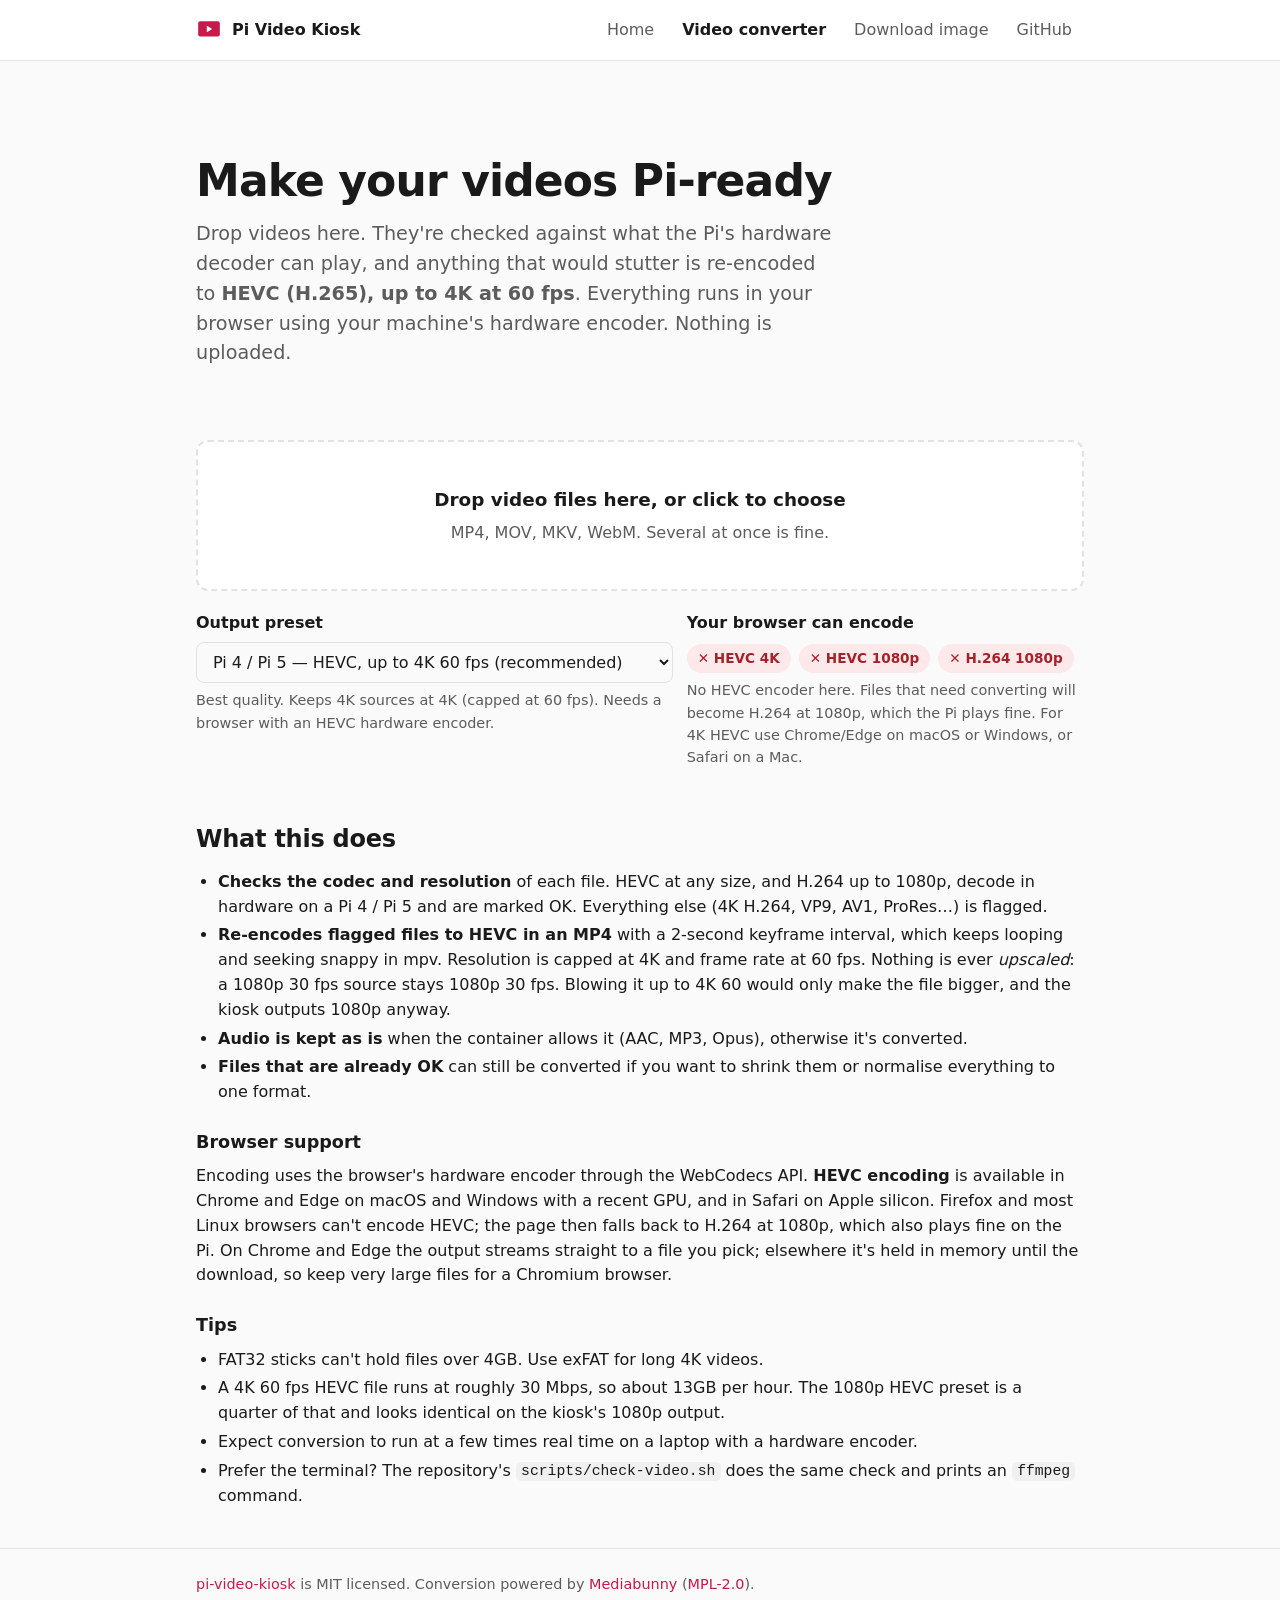
==== docs/convert.html @ 2b576d24 "Add GitHub Pages site with in-browser Pi video converter Static site in docs/ (landing page + conver" ====
<!doctype html>
<html lang="en">
<head>
<meta charset="utf-8">
<meta name="viewport" content="width=device-width, initial-scale=1">
<title>Video converter · Pi Video Kiosk</title>
<meta name="description" content="Check and convert videos to Raspberry Pi friendly formats (4K HEVC, 1080p H.264) entirely in your browser. Nothing is uploaded.">
<link rel="stylesheet" href="style.css">
<link rel="icon" href="data:image/svg+xml,%3Csvg xmlns='http://www.w3.org/2000/svg' viewBox='0 0 24 24'%3E%3Crect x='2' y='4' width='20' height='14' rx='2' fill='%23c51a4a'/%3E%3Cpath d='M10 8v6l5-3z' fill='white'/%3E%3C/svg%3E">
</head>
<body>
<header class="site-header">
  <div class="wrap">
    <a class="brand" href="./">
      <svg viewBox="0 0 24 24" aria-hidden="true"><rect x="2" y="4" width="20" height="14" rx="2" fill="#c51a4a"/><path d="M10 8v6l5-3z" fill="#fff"/></svg>
      Pi Video Kiosk
    </a>
    <nav class="site-nav">
      <a href="./">Home</a>
      <a href="convert.html" aria-current="page">Video converter</a>
      <a href="https://github.com/mattburns/pi-video-kiosk/releases/latest">Download image</a>
      <a href="https://github.com/mattburns/pi-video-kiosk">GitHub</a>
    </nav>
  </div>
</header>

<main class="wrap">
  <section class="hero" style="padding-bottom: 8px;">
    <h1>Make your videos Pi-ready</h1>
    <p class="lede">
      Drop videos here. They're checked against what the Pi's hardware decoder can play, and anything that
      would stutter is re-encoded to <strong>HEVC (H.265), up to 4K at 60 fps</strong>.
      Everything runs in your browser using your machine's hardware encoder. Nothing is uploaded.
    </p>
  </section>

  <div id="unsupported" class="callout bad hidden">
    <strong>This browser can't convert video.</strong> It lacks the WebCodecs API, which this page uses for
    decoding and encoding. Use a current Chrome, Edge or Safari. You can still drop files to <em>check</em> them.
  </div>

  <section style="margin-top: 16px;">
    <label class="dropzone" id="dropzone" for="file-input">
      <strong>Drop video files here, or click to choose</strong>
      <span class="muted">MP4, MOV, MKV, WebM. Several at once is fine.</span>
      <input id="file-input" type="file" accept="video/*,.mkv,.mov,.mp4,.m4v,.webm" multiple>
    </label>

    <div class="settings">
      <div class="field">
        <label for="preset">Output preset</label>
        <select id="preset">
          <option value="hevc-4k">Pi 4 / Pi 5 — HEVC, up to 4K 60 fps (recommended)</option>
          <option value="hevc-1080">Pi 4 / Pi 5 — HEVC, 1080p (smaller files)</option>
          <option value="h264-1080">Pi 3 / Zero 2 W — H.264, 1080p</option>
        </select>
        <p class="hint muted small" id="preset-hint"></p>
      </div>
      <div class="field">
        <label>Your browser can encode</label>
        <div class="caps" id="caps"><span class="pill">Checking…</span></div>
        <p class="hint muted small" id="caps-hint"></p>
      </div>
    </div>
  </section>

  <section id="results" class="hidden">
    <div class="toolbar">
      <button class="btn primary" id="convert-all">Convert all flagged files</button>
      <button class="btn" id="clear-all">Clear list</button>
      <span class="spacer"></span>
      <span class="muted small" id="save-mode"></span>
    </div>
    <div class="file-list" id="file-list"></div>
  </section>

  <section id="notes">
    <h2>What this does</h2>
    <ul>
      <li><strong>Checks the codec and resolution</strong> of each file. HEVC at any size, and H.264 up to
        1080p, decode in hardware on a Pi 4 / Pi 5 and are marked OK. Everything else (4K H.264, VP9, AV1,
        ProRes…) is flagged.</li>
      <li><strong>Re-encodes flagged files to HEVC in an MP4</strong> with a 2-second keyframe interval, which
        keeps looping and seeking snappy in mpv. Resolution is capped at 4K and frame rate at 60 fps.
        Nothing is ever <em>upscaled</em>: a 1080p 30 fps source stays 1080p 30 fps. Blowing it up to 4K 60
        would only make the file bigger, and the kiosk outputs 1080p anyway.</li>
      <li><strong>Audio is kept as is</strong> when the container allows it (AAC, MP3, Opus), otherwise it's
        converted.</li>
      <li><strong>Files that are already OK</strong> can still be converted if you want to shrink them or
        normalise everything to one format.</li>
    </ul>

    <h3>Browser support</h3>
    <p>
      Encoding uses the browser's hardware encoder through the WebCodecs API. <strong>HEVC encoding</strong> is
      available in Chrome and Edge on macOS and Windows with a recent GPU, and in Safari on Apple silicon. Firefox
      and most Linux browsers can't encode HEVC; the page then falls back to H.264 at 1080p, which also plays
      fine on the Pi. On Chrome and Edge the output streams straight to a file you pick; elsewhere it's held in
      memory until the download, so keep very large files for a Chromium browser.
    </p>

    <h3>Tips</h3>
    <ul>
      <li>FAT32 sticks can't hold files over 4GB. Use exFAT for long 4K videos.</li>
      <li>A 4K 60 fps HEVC file runs at roughly 30 Mbps, so about 13GB per hour. The 1080p HEVC preset is a
        quarter of that and looks identical on the kiosk's 1080p output.</li>
      <li>Expect conversion to run at a few times real time on a laptop with a hardware encoder.</li>
      <li>Prefer the terminal? The repository's <code>scripts/check-video.sh</code> does the same check and prints
        an <code>ffmpeg</code> command.</li>
    </ul>
  </section>
</main>

<footer>
  <div class="wrap">
    <a href="https://github.com/mattburns/pi-video-kiosk">pi-video-kiosk</a> is MIT licensed.
    Conversion powered by <a href="https://mediabunny.dev/">Mediabunny</a>
    (<a href="vendor/MEDIABUNNY-LICENSE">MPL-2.0</a>).
  </div>
</footer>

<script type="module" src="convert.js"></script>
</body>
</html>
---- docs/style.css ----
:root {
  --bg: #fafafa;
  --bg-elev: #ffffff;
  --fg: #1a1a1a;
  --fg-muted: #5c5c5c;
  --border: #e2e2e2;
  --accent: #c51a4a;
  --accent-fg: #ffffff;
  --ok: #1f7a3a;
  --ok-bg: #e6f4ea;
  --warn: #8a5a00;
  --warn-bg: #fff4d6;
  --bad: #a4232b;
  --bad-bg: #fde8ea;
  --code-bg: #f0f0f0;
  --shadow: 0 1px 2px rgba(0, 0, 0, 0.06), 0 4px 16px rgba(0, 0, 0, 0.05);
  --radius: 12px;
  color-scheme: light dark;
}

@media (prefers-color-scheme: dark) {
  :root {
    --bg: #111214;
    --bg-elev: #1b1d21;
    --fg: #ececec;
    --fg-muted: #a0a0a0;
    --border: #2c2f35;
    --accent: #ef3b6d;
    --accent-fg: #ffffff;
    --ok: #6cd48a;
    --ok-bg: #16301f;
    --warn: #f3c56b;
    --warn-bg: #352a10;
    --bad: #ff7b85;
    --bad-bg: #3a1a1e;
    --code-bg: #24262b;
    --shadow: 0 1px 2px rgba(0, 0, 0, 0.4), 0 4px 16px rgba(0, 0, 0, 0.35);
  }
}

* { box-sizing: border-box; }

html { -webkit-text-size-adjust: 100%; }

body {
  margin: 0;
  background: var(--bg);
  color: var(--fg);
  font: 16px/1.55 system-ui, -apple-system, "Segoe UI", Roboto, Helvetica, Arial, sans-serif;
}

a { color: var(--accent); text-decoration: none; }
a:hover { text-decoration: underline; }

code, pre, kbd {
  font-family: ui-monospace, SFMono-Regular, Menlo, Consolas, monospace;
  font-size: 0.92em;
}
code { background: var(--code-bg); padding: 0.1em 0.35em; border-radius: 5px; }
pre {
  background: var(--code-bg);
  padding: 14px 16px;
  border-radius: var(--radius);
  overflow-x: auto;
  line-height: 1.45;
}
pre code { background: none; padding: 0; }

.wrap { max-width: 920px; margin: 0 auto; padding: 0 16px; }

/* Header */
.site-header {
  border-bottom: 1px solid var(--border);
  background: var(--bg-elev);
}
.site-header .wrap {
  display: flex;
  align-items: center;
  gap: 18px;
  min-height: 60px;
  flex-wrap: wrap;
}
.brand {
  font-weight: 700;
  color: var(--fg);
  display: flex;
  align-items: center;
  gap: 10px;
}
.brand:hover { text-decoration: none; }
.brand svg { width: 26px; height: 26px; }
.site-nav { margin-left: auto; display: flex; gap: 4px; flex-wrap: wrap; }
.site-nav a {
  color: var(--fg-muted);
  padding: 8px 12px;
  border-radius: 8px;
}
.site-nav a:hover { background: var(--code-bg); text-decoration: none; color: var(--fg); }
.site-nav a[aria-current="page"] { color: var(--fg); font-weight: 600; }

/* Hero */
.hero { padding: 56px 0 28px; }
.hero h1 { font-size: clamp(30px, 5vw, 44px); line-height: 1.1; margin: 0 0 14px; letter-spacing: -0.02em; }
.hero p.lede { font-size: 1.2em; color: var(--fg-muted); margin: 0 0 24px; max-width: 640px; }
.actions { display: flex; gap: 12px; flex-wrap: wrap; }

.btn {
  display: inline-flex;
  align-items: center;
  gap: 8px;
  padding: 11px 18px;
  border-radius: 10px;
  border: 1px solid var(--border);
  background: var(--bg-elev);
  color: var(--fg);
  font: inherit;
  font-weight: 600;
  cursor: pointer;
  text-decoration: none;
  transition: background 0.15s, transform 0.05s;
}
.btn:hover { text-decoration: none; background: var(--code-bg); }
.btn:active { transform: translateY(1px); }
.btn.primary { background: var(--accent); border-color: var(--accent); color: var(--accent-fg); }
.btn.primary:hover { filter: brightness(1.08); background: var(--accent); }
.btn.small { padding: 7px 12px; font-size: 0.9em; }
.btn:disabled { opacity: 0.5; cursor: not-allowed; transform: none; }

main { padding-bottom: 72px; }
section { margin: 40px 0; }
h2 { font-size: 1.5em; margin: 0 0 12px; letter-spacing: -0.01em; }
h3 { font-size: 1.1em; margin: 24px 0 8px; }
p { margin: 0 0 12px; }
ul, ol { padding-left: 22px; margin: 0 0 12px; }
li { margin: 4px 0; }
.muted { color: var(--fg-muted); }
.small { font-size: 0.9em; }

.grid { display: grid; gap: 16px; grid-template-columns: repeat(auto-fit, minmax(240px, 1fr)); }
.card {
  background: var(--bg-elev);
  border: 1px solid var(--border);
  border-radius: var(--radius);
  padding: 18px 20px;
  box-shadow: var(--shadow);
}
.card h3 { margin-top: 0; }

table { border-collapse: collapse; width: 100%; margin: 8px 0 16px; }
th, td { text-align: left; padding: 8px 10px; border-bottom: 1px solid var(--border); vertical-align: top; }
th { color: var(--fg-muted); font-weight: 600; font-size: 0.9em; }

.callout {
  border-left: 4px solid var(--accent);
  background: var(--bg-elev);
  border-radius: 0 var(--radius) var(--radius) 0;
  padding: 12px 16px;
  margin: 16px 0;
}
.callout.warn { border-left-color: var(--warn); background: var(--warn-bg); }
.callout.ok { border-left-color: var(--ok); background: var(--ok-bg); }
.callout.bad { border-left-color: var(--bad); background: var(--bad-bg); }

footer {
  border-top: 1px solid var(--border);
  padding: 24px 0;
  color: var(--fg-muted);
  font-size: 0.9em;
}

/* Converter */
.dropzone {
  display: block;
  border: 2px dashed var(--border);
  border-radius: var(--radius);
  padding: 44px 20px;
  text-align: center;
  background: var(--bg-elev);
  cursor: pointer;
  transition: border-color 0.15s, background 0.15s;
}
.dropzone:hover, .dropzone.drag { border-color: var(--accent); background: var(--code-bg); }
.dropzone strong { display: block; font-size: 1.15em; margin-bottom: 6px; }
.dropzone input { display: none; }

.settings {
  display: grid;
  grid-template-columns: 1fr;
  gap: 14px;
  margin-top: 20px;
}
@media (min-width: 700px) {
  .settings { grid-template-columns: 1.2fr 1fr; }
}
.field label { display: block; font-weight: 600; margin-bottom: 6px; }
.field select, .field input[type="number"] {
  width: 100%;
  padding: 9px 12px;
  border-radius: 8px;
  border: 1px solid var(--border);
  background: var(--bg);
  color: var(--fg);
  font: inherit;
}
.field .hint { margin-top: 6px; }

.caps { display: flex; gap: 8px; flex-wrap: wrap; margin-top: 8px; }
.pill {
  display: inline-flex;
  align-items: center;
  gap: 6px;
  padding: 3px 10px;
  border-radius: 999px;
  font-size: 0.85em;
  font-weight: 600;
  border: 1px solid var(--border);
  background: var(--bg);
}
.pill.ok { color: var(--ok); background: var(--ok-bg); border-color: transparent; }
.pill.warn { color: var(--warn); background: var(--warn-bg); border-color: transparent; }
.pill.bad { color: var(--bad); background: var(--bad-bg); border-color: transparent; }

.toolbar { display: flex; gap: 10px; flex-wrap: wrap; align-items: center; margin: 20px 0 12px; }
.toolbar .spacer { flex: 1; }

.file-list { display: flex; flex-direction: column; gap: 12px; }
.file {
  background: var(--bg-elev);
  border: 1px solid var(--border);
  border-radius: var(--radius);
  padding: 14px 16px;
  box-shadow: var(--shadow);
  display: grid;
  gap: 8px;
}
.file-head { display: flex; align-items: baseline; gap: 10px; flex-wrap: wrap; }
.file-name { font-weight: 600; word-break: break-all; }
.file-meta { color: var(--fg-muted); font-size: 0.9em; }
.file-verdict { font-size: 0.95em; }
.file-plan { font-size: 0.9em; color: var(--fg-muted); }
.file-actions { display: flex; gap: 8px; flex-wrap: wrap; align-items: center; }
.file-actions .status { font-size: 0.9em; color: var(--fg-muted); }

.progress { height: 8px; background: var(--code-bg); border-radius: 999px; overflow: hidden; }
.progress > div { height: 100%; width: 0%; background: var(--accent); transition: width 0.2s linear; }

.hidden { display: none !important; }
.err { color: var(--bad); }
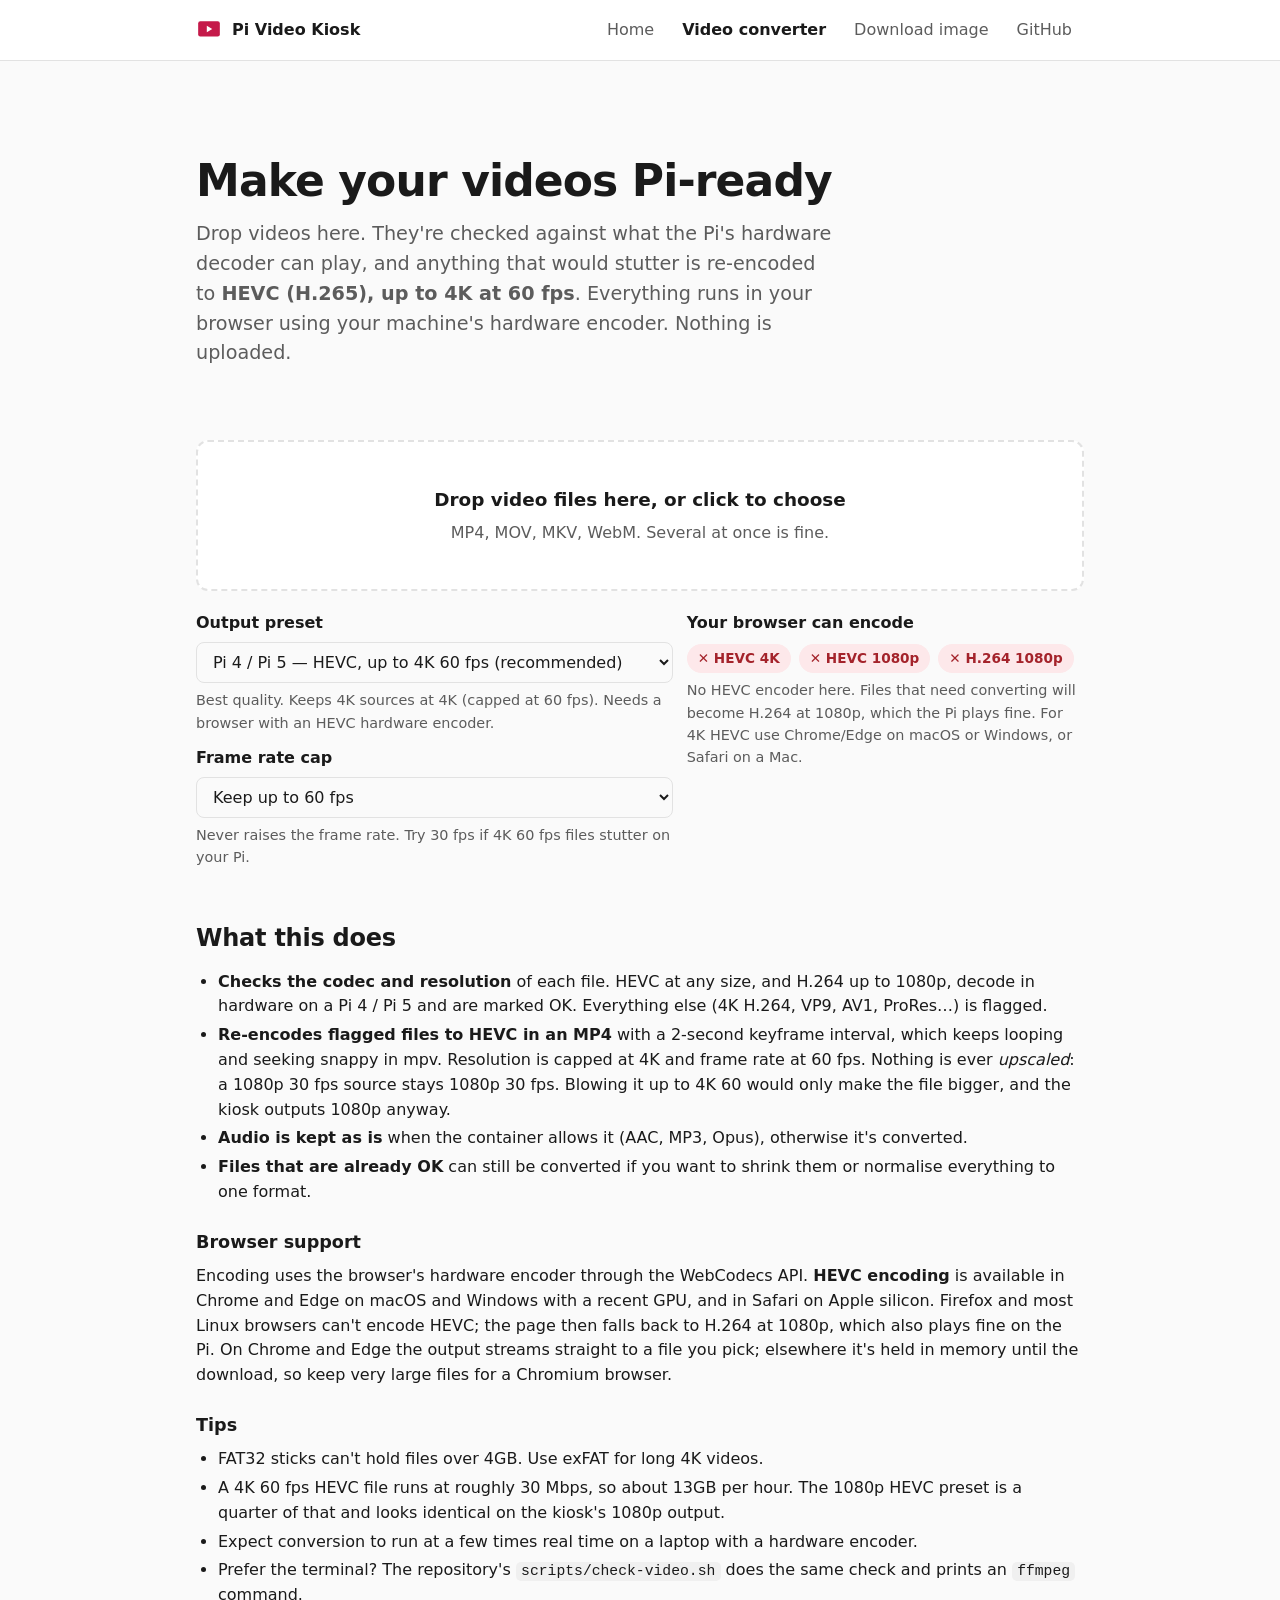
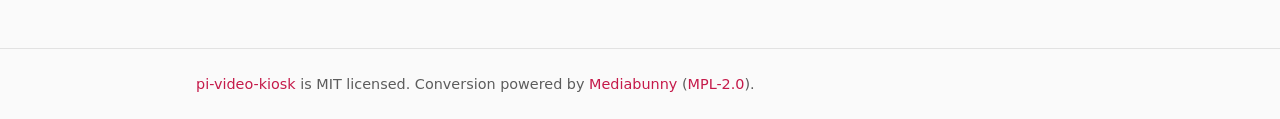
==== commit 1b0d4ab5: "Prefer the Pi 5 'drm' hwdec, add no-SSH tuning/debug hooks, 30 fps cap in converter A 4K60 HEVC Main" ====
--- a/docs/convert.html
+++ b/docs/convert.html
@@ -55,6 +55,12 @@
           <option value="h264-1080">Pi 3 / Zero 2 W — H.264, 1080p</option>
         </select>
         <p class="hint muted small" id="preset-hint"></p>
+        <label for="fps-cap" style="margin-top:12px">Frame rate cap</label>
+        <select id="fps-cap">
+          <option value="60">Keep up to 60 fps</option>
+          <option value="30">Limit to 30 fps (half the decode load and file size)</option>
+        </select>
+        <p class="hint muted small">Never raises the frame rate. Try 30 fps if 4K 60 fps files stutter on your Pi.</p>
       </div>
       <div class="field">
         <label>Your browser can encode</label>
